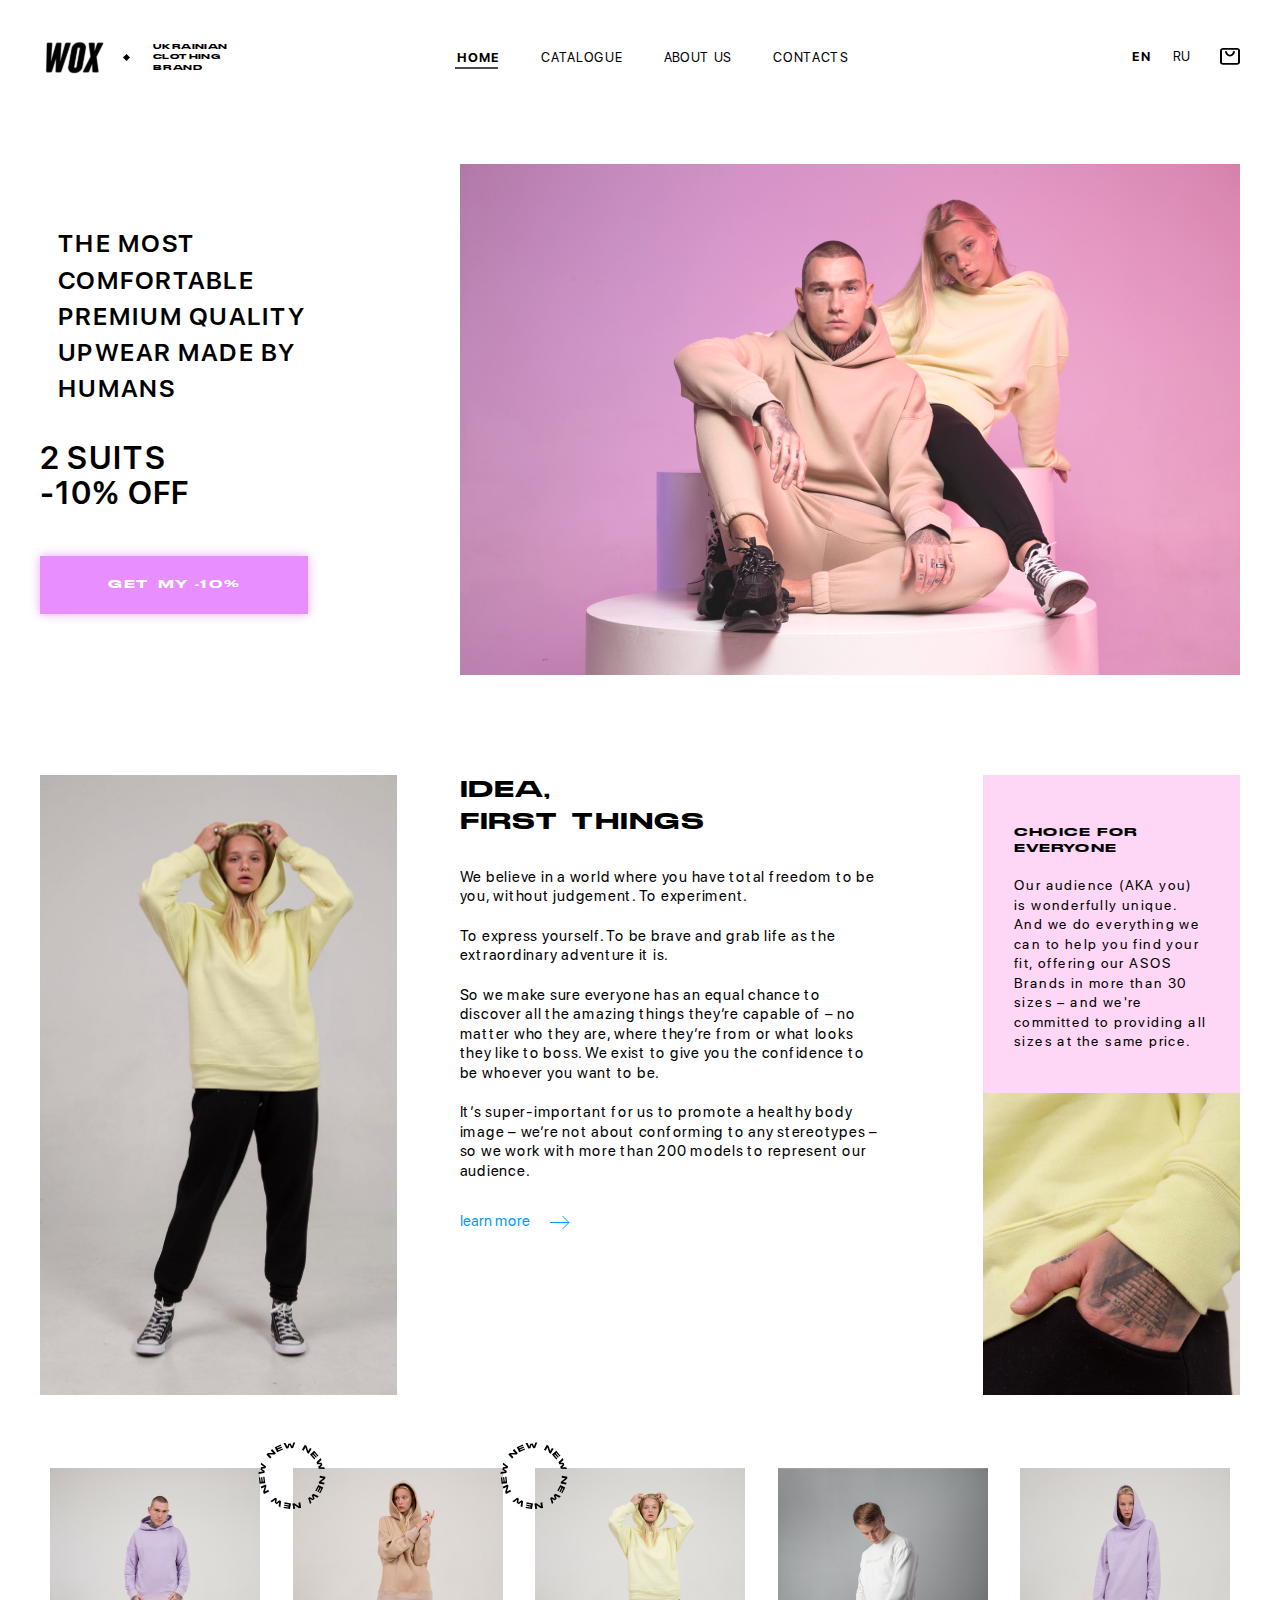
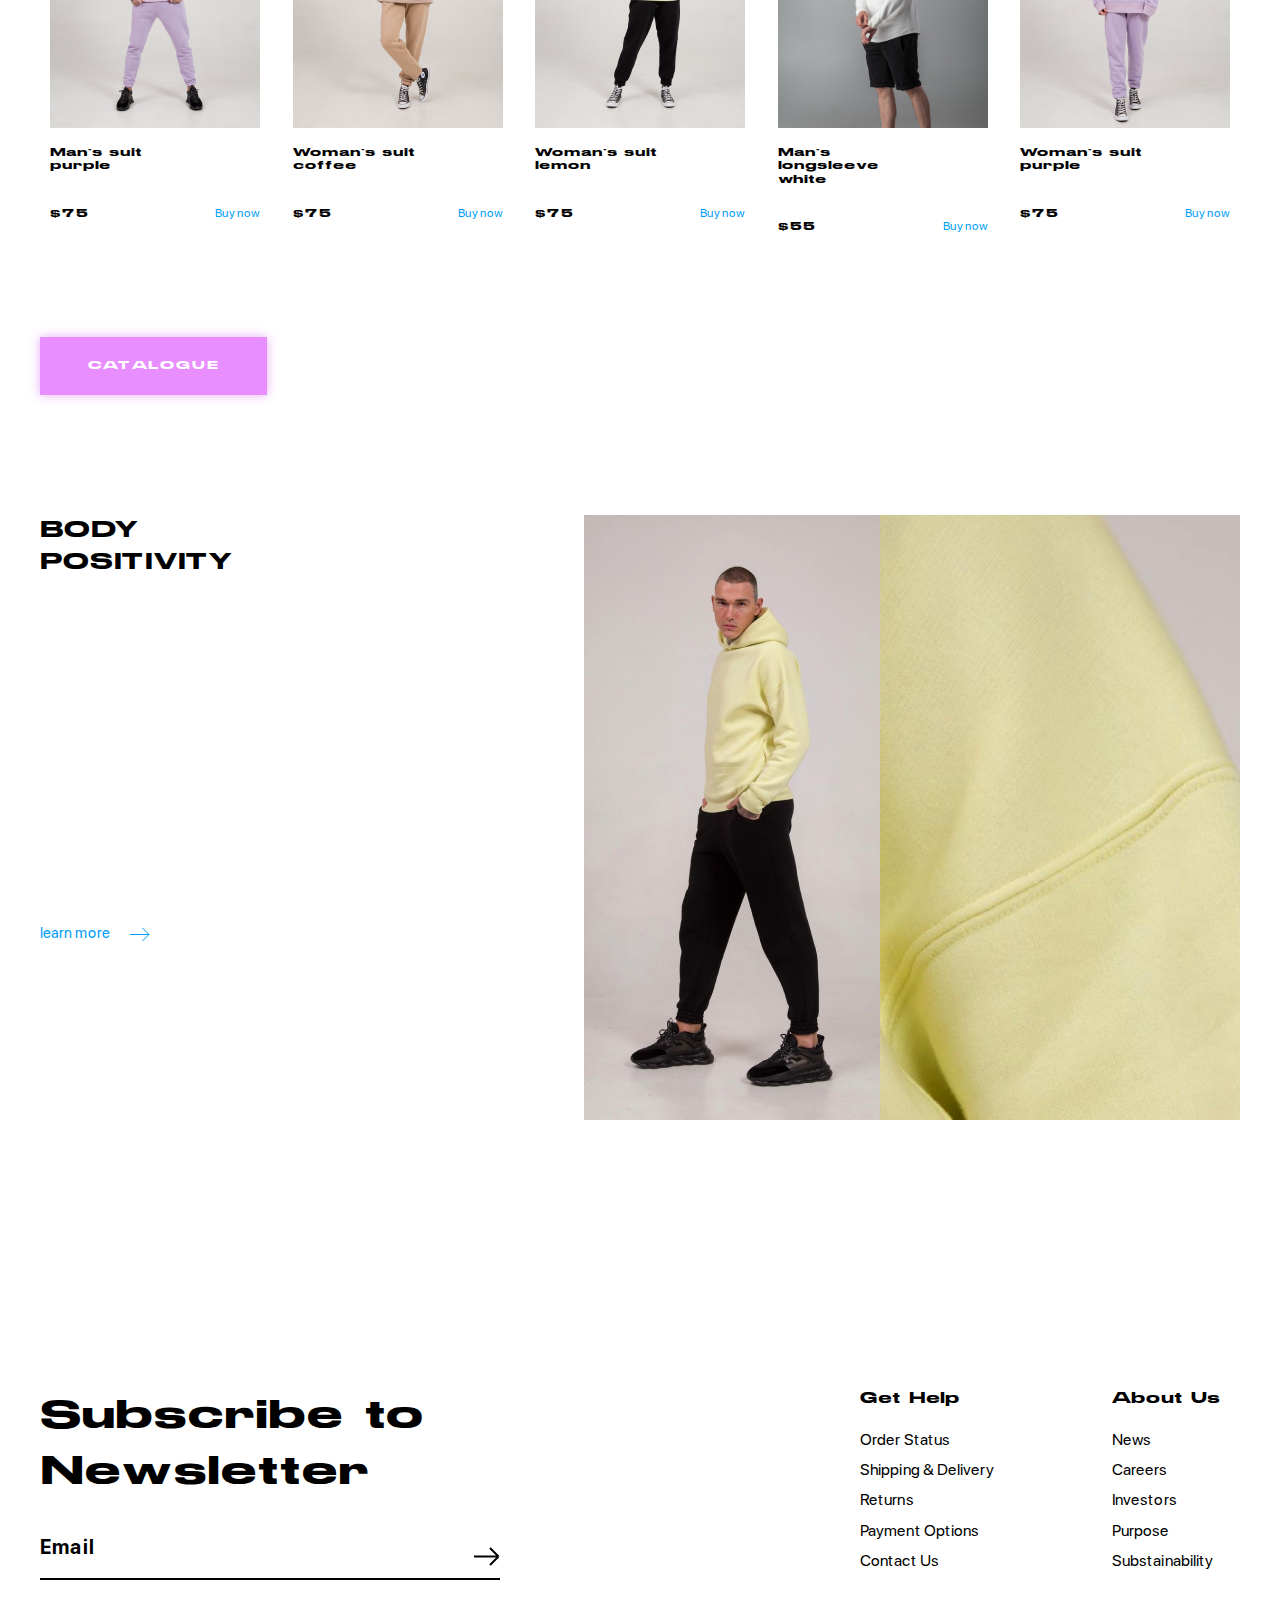
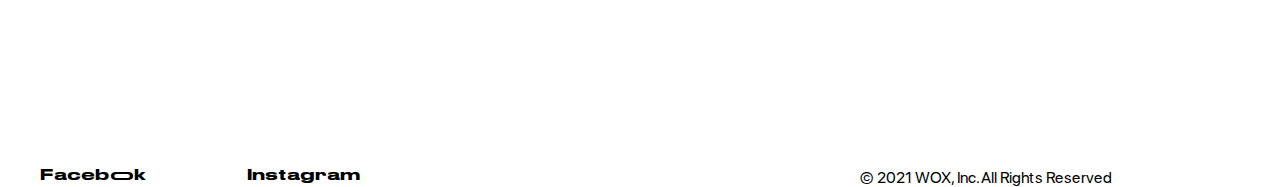
==== index.html @ dba67096 "Add files via upload" ====
<!DOCTYPE html>
<html lang="en">
<head>
    <meta charset="UTF-8">
    <meta name="viewport" content="width=device-width, initial-scale=1.0"/>
    <title>WOX</title>
    <link rel="stylesheet" href="css/reset.css">
    <link rel="stylesheet" href="css/style.css">
    <link rel="stylesheet" href="css/media.css">
    <link rel="apple-touch-icon" sizes="180x180" href="/apple-touch-icon.png">
    <link rel="icon" type="image/png" sizes="32x32" href="/favicon-32x32.png">
    <link rel="icon" type="image/png" sizes="16x16" href="/favicon-16x16.png">
    <link rel="manifest" href="/site.webmanifest">
</head>
<body>
<header class="_container">
    <div class="header__wox">
        <div class="header__leftside">
            <a href="index.html" class="header__logo"><img src="img/Logologo.svg" alt="WOX logo"></a>
            <div class="header__dot"></div>
            <div class="header__brand">Ukrainian Clothing brand</div>
        </div>
        <nav class="header__center">
            <ul class="header__nav">
                <li class="header__nav-item header__nav-item-bold1"><a href="index.html">Home</a></li>
                <li class="header__nav-item"><a href="catalogue.html">catalogue</a></li>
                <li class="header__nav-item"><a href="#">about us</a></li>
                <li class="header__nav-item"><a href="#">contacts</a></li>
            </ul>
        </nav>
        <div class="header__rightside">
            <a href="#" class="header__language-en">EN</a>
            <a href="#" class="header__language-ru">Ru</a>
            <a class="header__basket" href="#"><img src="img/shop.svg" alt="purchase basket"></a>
        </div>
    </div>
</header>
<main>
    <div class="_container">
        <section class="sale">
            <div class="sale__body">
                <div class="sale__title">The most comfortable premium quality upwear made by humans</div>
                <div class="sale__text">2 suits<br>-10% off</div>
                <div>
                    <a href="catalogue.html" class="sale__button">Get my -10%</a>
                </div>
            </div>
            <div class="sale__image"><a href="catalogue.html"><img src="img/sale-10.png" alt="sale"></a></div>
        </section>
        <section class="idea">
            <div class="idea__image_big"><img src="img/idea1.png"></div>
            <div class="idea__body">
                <div class="idea__title">Idea,<br> first things</div>
                <div class="idea__text">
                    <p>
                        We believe in a world where you have total freedom to be you, without judgement. To experiment.
                    </p>
                    <p>
                        To express yourself. To be brave and grab life as the extraordinary adventure it is.
                    </p>
                    <p>
                        So we make sure everyone has an equal chance to discover all the amazing things they’re capable
                        of – no matter who they are, where they’re from or what looks they like to boss. We exist to
                        give you the confidence to be whoever you want to be.

                    </p>
                    <p class="idea__display_none">
                        It’s super-important for us to promote a healthy body image – we’re not about conforming to any
                        stereotypes – so we work with more than 200 models to represent our audience.
                    </p>
                </div>
                <div class="idea__link">
                    <a href="#" class="idea__link_text">learn more</a>
                    <a href="#" class><img src="img/idea%20arrow%20left.svg" alt=""></a>
                </div>
            </div>
            <div class="idea__article">
                <div class="idea__article_body">
                    <div class="idea__article_title">Choice for everyone</div>
                    <div class="idea__article_text">Our audience (AKA you) is wonderfully unique. And we do everything
                        we can to help you find your fit, offering our ASOS Brands in more than 30 sizes – and we're
                        committed to providing all sizes at the same price.
                    </div>
                </div>
                <div class="idea__article_image"><img src="img/idea2.png" alt=""></div>
            </div>
        </section>
        <section class="catalogue">
            <div class="catalogue__slider">
                <div class="catalogue__item catalogue__item_1">
                    <a href="purchase.html" class="catalogue__image"><img
                            src="img/catalogue/Rectangle%2027catalogue1.png" alt=""></a>
                    <div class="catalogue__description">Man`s suit purple</div>
                    <div class="catalogue__item_footer">
                        <div class="catalogue__price">$75</div>
                        <a href="purchase.html" class="catalogue__link">Buy now</a>
                    </div>
                </div>
                <div class="catalogue__item catalogue__item_1">
                    <a href="purchase.html" class="catalogue__image"><img
                            src="img/catalogue/Rectangle%2027catalogue2.png" alt=""></a>
                    <img class="catalogue__svg" src="img/catalogue/Newcatalogue_svg.svg" alt="">
                    <div class="catalogue__description">Woman`s suit coffee</div>
                    <div class="catalogue__item_footer">
                        <div class="catalogue__price">$75</div>
                        <a href="purchase.html" class="catalogue__link">Buy now</a>
                    </div>
                </div>
                <div class="catalogue__item catalogue__item_1">
                    <a href="purchase.html" class="catalogue__image"><img
                            src="img/catalogue/Rectangle%2027catalogue3.png" alt=""></a>
                    <img class="catalogue__svg" src="img/catalogue/Newcatalogue_svg.svg" alt="">
                    <div class="catalogue__description">Woman`s suit lemon</div>
                    <div class="catalogue__item_footer">
                        <div class="catalogue__price">$75</div>
                        <a href="purchase.html" class="catalogue__link">Buy now</a>
                    </div>
                </div>
                <div class="catalogue__item catalogue__item_1">
                    <a href="purchase.html" class="catalogue__image"><img
                            src="img/catalogue/Rectangle%2027catalogue4.png" alt=""></a>
                    <div class="catalogue__description">Man`s longsleeve white</div>
                    <div class="catalogue__item_footer">
                        <div class="catalogue__price">$55</div>
                        <a href="purchase.html" class="catalogue__link">Buy now</a>
                    </div>
                </div>
                <div class="catalogue__item catalogue__item_1">
                    <a href="purchase.html" class="catalogue__image"><img
                            src="img/catalogue/Rectangle%2027catalogue5.png" alt=""></a>
                    <div class="catalogue__description">Woman`s suit purple</div>
                    <div class="catalogue__item_footer">
                        <div class="catalogue__price">$75</div>
                        <a href="purchase.html" class="catalogue__link">Buy now</a>
                    </div>
                </div>
            </div>
            <a href="catalogue.html" class="catalogue__button">catalogue</a>
        </section>
        <section class="learnmore">
            <div class="learnmore__body">
                <div class="learnmore__title">Body positivity</div>
                <div class="learnmore__link">
                    <a href="catalogue.html" class="learnmore__link_text">learn more</a>
                    <a href="catalogue.html"><img src="img/idea%20arrow%20left.svg" alt=""></a>
                </div>
            </div>
            <div class="learnmore__image1"><img src="img/learnmore1.png" alt=""></div>
            <div class="learnmore__image2"><img src="img/learnmore2.png" alt=""></div>
        </section>
    </div>
</main>
<footer class="_container">
    <div class="footer footer__body">
        <div class="subscribe">
            <div class="subscribe__title">Subscribe to Newsletter</div>
            <div class="subscribe__email">
                <div class="subscribe__email_text">Email</div>
                <a href="#" class="subscribe__email_arrow"><img src="img/blackarrow.svg" alt="next"></a>
            </div>
            <hr class="hr">
            <div class="subscribe__socials">
                <a href="https://www.instagram.com/wox.clothing/" target="_blank" class="subscribe__social_item">Facebook</a>
                <a href="https://www.instagram.com/wox.clothing/" target="_blank" class="subscribe__social_item">Instagram</a>
            </div>
        </div>
        <div class="footer__links">
            <div class="footer__uls">
                <div class="gethelp">
                    <div class="gethelp__title">Get Help</div>
                    <ul class="gethelp__ul">
                        <li class="gethelp__item"><a href="#">Order Status</a></li>
                        <li class="gethelp__item"><a href="#">Shipping & Delivery</a></li>
                        <li class="gethelp__item"><a href="#">Returns</a></li>
                        <li class="gethelp__item"><a href="#">Payment Options</a></li>
                        <li class="gethelp__item"><a href="#">Contact Us</a></li>
                    </ul>
                </div>
                <div class="aboutus">
                    <div class="aboutus__title">About Us</div>
                    <ul class="aboutus__ul">
                        <li class="aboutus__item"><a href="#">News</a></li>
                        <li class="aboutus__item"><a href="#">Careers</a></li>
                        <li class="aboutus__item"><a href="#">Investors</a></li>
                        <li class="aboutus__item"><a href="#">Purpose</a></li>
                        <li class="aboutus__item"><a href="#">Substainability</a></li>
                    </ul>
                </div>
            </div>
            <div class="footer__allrights">
                © 2021 WOX, Inc. All Rights Reserved
            </div>
        </div>
    </div>
</footer>
</body>
</html>
---- css/style.css ----
@font-face {
    font-family: 'SF Pro Display';
    src: url('../fonts/SFProDisplay-Medium.woff') format('woff'),
    url('../fonts/SFProDisplay-Medium.ttf') format('truetype');
    font-weight: 500;
    font-style: normal;
}

@font-face {
    font-family: 'SF Pro Display';
    src: url('../fonts/SFProDisplay-Bold.woff') format('woff'),
    url('../fonts/SFProDisplay-Bold.ttf') format('truetype');
    font-weight: 700;
    font-style: normal;
}

@font-face {
    font-family: 'SF Pro Display';
    src: url('../fonts/SFProDisplay-Semibold.woff') format('woff'),
    url('../fonts/SFProDisplay-Semibold.ttf') format('truetype');
    font-weight: 600;
    font-style: normal;
}

@font-face {
    font-family: 'SF Pro Display';
    src: url('../fonts/SFProDisplay-Regular.woff') format('woff'),
    url('../fonts/SFProDisplay-Regular.ttf') format('truetype');
    font-weight: 400;
    font-style: normal;
}

@font-face {
    font-family: 'STRRETCH SANS';
    src: url('../fonts/STRRETCH SANS.ttf') format('truetype');
    url('../fonts/STRRETCH SANS.woff') format('woff');
    font-weight: 400;
    font-style: normal;
}

/***************************************************************************/
body{
    background: #FFFFFF;
    font-family: "SF Pro Display";
    font-weight: 400;
    color: #000000;
}
._container{
    max-width: 1200px;
    margin: 0 auto;
}

/*****************************************************************************/

.header__wox {
    margin: 29px 0 78px 0;
    display: flex;
    align-items: center;
}

.header__leftside {
    flex: 0 1 35%;
    margin-left: 1px;
    display: flex;
    align-items: center;
}

.header__logo {
    margin-right: 17px;
}

.header__dot {
    height: 5px;
    width: 5px;
    background: #000000;
    transform: rotate(-45deg);
    margin-right: 24px;
}

.header__brand {
    width: 72px;
    font-family: 'STRRETCH SANS';
    font-size: 8px;
    line-height: 129%;
    letter-spacing: 0.05em;
    text-transform: uppercase;
}

.header__center {
    flex: 0 1 32.9%;
}

.header__nav {
    display: flex;
    align-items: center;
    justify-content: space-between;
}

.header__nav-item a{
    font-weight: 400;
    font-size: 13px;
    line-height: 111.5%;
    letter-spacing: 0.05em;
    text-transform: uppercase;
    color: #000000;
}

.header__nav-item a:hover{
    transition: all 0.3s ease 0s;
    color: #391a42;
    font-weight: 600;
}

.header__nav-item-bold1{
    position: relative;
}

.header__nav-item-bold1 a:hover{
    font-weight: 900;
}

.header__nav-item-bold a:hover{
    font-weight: 900;
}

.header__nav-item-bold{
    position: relative;
}

.header__nav-item-bold1:before{
    opacity: 0.7;
    width: 43px;
    content: "";
    border: 1px solid #000000;
    position: absolute;
    top: 18px;
    left: -2px;
}

.header__nav-item-bold:before{
    opacity: 0.7;
    width: 85px;
    content: "";
    border: 1px solid #000000;
    position: absolute;
    top: 18px;
    left: -2px;
}

.header__nav-item-bold1 a {
    font-weight: 700;
}

.header__nav-item-bold a {
    font-weight: 700;
}

.header__rightside {
    flex: 0 1 32.9%;
    display: flex;
    align-items: center;
    justify-content: flex-end;
}

.header__language-en {
    font-weight: 700;
    font-size: 13px;
    line-height: 111.5%;
    letter-spacing: 0.05em;
    text-transform: uppercase;
    color: #000000;
}

.header__rightside a:hover{
    color: #391a42;
    font-weight: 600;
    transform: scale(1.12);
}

.header__language-ru {
    font-weight: 400;
    font-size: 13px;
    line-height: 111.5%;
    letter-spacing: 0.05em;
    text-transform: uppercase;
    margin-left: 21px;
    color: #000000;
}

.header__basket{
    margin-left: 29px;
    position: relative;
    top: -1px;
    left: 0;
}

.header__basket img:hover{
    transition: all 0.3s ease 0s;
    transform: scale(1.12);
}
/************Sale***************************/

.sale {
    margin-bottom: 100px;
    display: flex;
    align-items: center;
    justify-content: space-between;
}

.sale__body {
}

.sale__title {
    margin:0 0 34px 18px;
    max-width: 250px;
    font-weight: 600;
    font-size: 25px;
    line-height: 145%;
    letter-spacing: 0.05em;
    text-transform: uppercase;
}

.sale__text {
    margin-bottom: 44px;
    font-weight: 600;
    font-size: 32px;
    line-height: 112%;
    letter-spacing: 0.05em;
    text-transform: uppercase;
}

.sale__button {
    display: block;
    padding: 22px 47px;
    background: #E88EFF;
    box-shadow: 0px 0px 10px #E6AAF5;
    font-family: 'STRRETCH SANS';
    font-style: normal;
    font-weight: 400;
    font-size: 12px;
    line-height: 111.5%;
    text-align: center;
    letter-spacing: 0.1em;
    text-transform: uppercase;
    color: #FFFFFF;
}

.sale__button:hover{
    transition: all 0.3s ease 0s;
    background: #c75def;
    transform: scale(1.01);
}

.sale__image{
    flex: 0 1 65%;
}

.sale__image_small{
    display: none;
}

.sale__image:hover{
    transition: all 0.6s ease 0s;
    transform: scale(1.01);
}

.sale__image_small:hover{
    transition: all 0.6s ease 0s;
    transform: scale(1.01);
}

.sale__image img {
    max-width: 100%;
}

/*************Idea***************************/
.idea {
    margin-bottom: 73px;
    display: flex;
    align-items: flex-start;
}

.idea__image_big{
    flex: 0 1 30%;
    margin-right: 5%;
}

.idea__image_big img{
    max-height: 620px;
}

.idea__body {
    flex: 0 1 34.9%;
    margin-right: 8.75%;
}

.idea__title {
    margin-bottom: 29px;
    font-family: 'STRRETCH SANS';
    font-weight: 400;
    font-size: 22px;
    line-height: 145%;
    letter-spacing: 0.05em;
    text-transform: uppercase;
}
.idea__text{
    margin-bottom: 30px;
}

.idea__text p {
    font-weight: 400;
    font-size: 15px;
    line-height: 130.5%;
    letter-spacing: 0.05em;
}

.idea__text p:not(:last-child){
    margin-bottom: 20px;
}


.idea__link {
    display: flex;
    align-items: center;
}

.idea__link_text:hover{
    transition: all 0.3s ease 0s;
    color: #005c8a;
}

.idea__link a img:hover{
    transform: scale(1.20);
}

.idea__link a img{
    position: relative;
    top: 1px;
}

.idea__link_text {
    margin-right: 20px;
    font-weight: 400;
    font-size: 15px;
    line-height: 145%;
    color: #009EF8;
}

.idea__article {
    flex: 0 1 21.4%;
    background: #FFD7F6;
}

.idea__article_body {
}

.idea__article_title {
    margin: 50px 100px 20px 31px;
    font-family: 'STRRETCH SANS';
    font-weight: 400;
    font-size: 12px;
    line-height: 131%;
    letter-spacing: 0.05em;
    text-transform: uppercase;
}

.idea__article_text {
    margin: 0 32px 41px 31px;
    font-weight: 400;
    font-size: 14px;
    line-height: 139.5%;
    letter-spacing: 0.1em;
}

.idea__article_image img {
}

/******************Catalogue***************************/
.catalogue {
    margin-bottom: 120px;
}

.catalogue__slider {
    margin-bottom: 102px;
    display: flex;
    align-items: flex-start;
    justify-content: space-between;
    flex-wrap: wrap;
}

.catalogue__item {
    display: flex;
    flex-direction: column;
    position: relative;
}

.catalogue__item_1 {
}

.catalogue__image {
    margin-bottom: 18px;
}

.catalogue__image img:hover{
    transition: all 0.6s ease 0s;
    transform: scale(1.03);
}

.newcatalogue__image img:hover{
    transition: all 0.6s ease 0s;
    transform: scale(1.03);
}

.catalogue__svg{
    position: absolute;
    top: -27px;
    left: -26px;
}

.catalogue__description {
    max-width: 152px;
    margin-bottom: 32px;
    font-family: 'STRRETCH SANS';
    font-style: normal;
    font-weight: 400;
    font-size: 12px;
    line-height: 111.5%;
}

.catalogue__item_footer {
    display: flex;
    align-items: center;
    justify-content: space-between;
}

.catalogue__price {
    font-family: 'STRRETCH SANS';
    font-style: normal;
    font-weight: 400;
    font-size: 12px;
    line-height: 111.5%;
    letter-spacing: 0.1em;
    text-transform: uppercase;
}

.catalogue__link {
    display: block;
    font-weight: 400;
    font-size: 12px;
    line-height: 145%;
    color: #009EF8;
}

.catalogue__link:hover{
    transition: all 0.3s ease 0s;
    color: #005c8a;
    font-weight: 600;
}

.newcatalogue__link:hover{
    transition: all 0.3s ease 0s;
    color: #005c8a;
    font-weight: 600;
}

.catalogue__button {
    padding: 22px 48px;
    display: inline-block;
    background: #E88EFF;
    box-shadow: 0px 0px 10px #E6AAF5;
    font-family: 'STRRETCH SANS';
    font-weight: 400;
    font-size: 12px;
    line-height: 111.5%;
    text-align: center;
    letter-spacing: 0.1em;
    text-transform: uppercase;
    color: #FFFFFF;
}

.catalogue__button:hover{
    transition: all 0.3s ease 0s;
    background: #c75def;
    transform: scale(1.01);
}

/*************LearMore*****************/
.learnmore {
    display: flex;
}

.learnmore__body {
    flex: 1 1 auto;
}

.learnmore__title {
    max-width: 260px;
    margin-bottom: 345px;
    font-family: 'STRRETCH SANS';
    font-weight: 400;
    font-size: 22px;
    line-height: 145%;
    letter-spacing: 0.05em;
    text-transform: uppercase;
}

.learnmore__link {
    display: flex;
    align-items: center;
}

.learnmore__link_text {
    margin-right: 20px;
    font-weight: 400;
    font-size: 15px;
    line-height: 145%;
    color: #009EF8;
}

.learnmore__link_text:hover{
    transition: all 0.3s ease 0s;
    color: #005c8a;
}

.learnmore__link a img:hover{
    transform: scale(1.20);
}

.learnmore__link a img{
    position: relative;
    top: 1px;
}

.learnmore__image1{
}

.learnmore__image1 img {
    width: 100%;
    height: 100%;
    object-fit: cover;
}

.learnmore__image2 img{
    width: 100%;
    height: 100%;
    object-fit: cover;
}

/****************Footer**********************/

.footer{
    margin: 268px 0 135px 0;
}

.footer__body{
    display: flex;
    justify-content: space-between;
}

.subscribe {
    flex: 0 1 38.3%;
}

.subscribe__title {
    margin-bottom: 35px;
    font-family: 'STRRETCH SANS';
    font-weight: 400;
    font-size: 40px;
    line-height: 140.5%;
}

.subscribe__email {
    display: flex;
    justify-content: space-between;
    align-items: center;
}

.subscribe__email_arrow img:hover{
    transform: scale(1.20);
}

.subscribe__email_text {
    margin-bottom: 18px;
    font-weight: 700;
    font-size: 20px;
    line-height: 125%;
    letter-spacing: 0.05em;
}

.subscribe__email_arrow {
}

.subscribe__socials {
    display: flex;
    align-items: center;
    gap: 100px;
}

.subscribe__social_item {
    font-family: 'STRRETCH SANS';
    font-weight: 400;
    font-size: 15px;
    line-height: 140.5%;
    color: #000000;
}

.subscribe__social_item:hover{
    transform: scale(1.02);
}


.footer__links {
    flex: 0 1 31.66%;
    display: flex;
    flex-direction: column;
    justify-content: space-between;
}

.footer__uls {
    padding-right: 20px;
    display: flex;
    justify-content: space-between;
    margin:0 -10px 194px -10px;
}

.gethelp {
    padding: 0 10px;
}

.gethelp__title {
    margin-bottom: 20px;
    font-family: 'STRRETCH SANS';
    font-style: normal;
    font-weight: 400;
    font-size: 15px;
    line-height: 140.5%;
}

.gethelp__ul li:not(:last-child) {
    margin-bottom: 8px;
}

.gethelp__item a{
    font-weight: 400;
    font-size: 16px;
    line-height: 140.5%;
    letter-spacing: 0.005em;
    color: #000000;
}

.gethelp__item a:hover{
    font-weight: 500;
}
.aboutus__item a:hover{
    font-weight: 500;
}

.aboutus {
    padding: 0 10px;
}

.aboutus__title {
    margin-bottom: 20px;
    font-family: 'STRRETCH SANS';
    font-style: normal;
    font-weight: 400;
    font-size: 15px;
    line-height: 140.5%;
}

.aboutus__ul li:not(:last-child) {
    margin-bottom: 8px;
}

.aboutus__item a{
    font-weight: 400;
    font-size: 16px;
    line-height: 140.5%;
    letter-spacing: 0.005em;
    color: #000000;
}

.footer__allrights {
}

.hr{
    border: 0.5px solid  #000;
    margin-bottom: 185px;
}

/***************PAGE2*****************************/

.collection {
    display: flex;
    align-items: flex-start;
    justify-content: space-between;
    margin-bottom: 92px;
}


.wox2020 {
}

.wox2020__text {
    max-width: 151px;
    margin-bottom: 72px;
    font-family: 'STRRETCH SANS';
    font-weight: 400;
    font-size: 12px;
    line-height: 145%;
    letter-spacing: 0.05em;
    text-transform: uppercase;
    color: rgba(0, 0, 0, 0.44);
}

.wox2020__title {
    max-width: 280px;
    margin-bottom: 72px;
    font-family: 'STRRETCH SANS';
    font-weight: 400;
    font-size: 22px;
    line-height: 145%;
    letter-spacing: 0.05em;
    text-transform: uppercase;
}

.wox2020__link {
    display: flex;
    align-items: center;
}

.wox2020__link_text {
    margin-right: 20px;
    font-weight: 400;
    font-size: 15px;
    line-height: 145%;
    color: #009EF8;
}

.wox2020__link_arrow {
}

.wox2020__link_text:hover{
    transition: all 0.3s ease 0s;
    color: #005c8a;
}

.wox2020__link_arrow img:hover{
    transform: scale(1.20);
}

.catalogue__rows {
    flex: 0 1 65%;

}

.catalogue__row1 {
    margin: 0px -10px 100px -10px;
    display: flex;
    justify-content: space-between;
}

.catalogue__item {
    padding: 0 10px;
    position: relative;
}

.newcatalogue__image img{
    max-width: 100%;
    margin-bottom: 30px;
}

.nwcatalogue__svg {
    position: absolute;
    top: -23px;
    left: -24px;
}

.nwcatalogue__description {
    margin-bottom: 44px;
    font-family: 'STRRETCH SANS';
    font-weight: 400;
    font-size: 15px;
    line-height: 111.5%;
    color: #000000;
}

.catalogue__item_footer {
    display: flex;
    align-items: center;
    justify-content: space-between;
}

.newcatalogue__item_footer{
    display: flex;
    align-items: center;
}

.newcatalogue__price {
    font-family: 'STRRETCH SANS';
    font-weight: 400;
    font-size: 15px;
    line-height: 111.5%;
    letter-spacing: 0.1em;
    text-transform: uppercase;
    color: #000000;
}

.newcatalogue__link {
    text-align: end;
    flex: 0 1 68.34%;
    font-weight: 400;
    font-size: 14px;
    line-height: 145%;
    color: #009EF8;
}

.catalogue__row2 {
    margin: 0px -10px;
    display: flex;
    justify-content: space-between;
}


.newcatalogue__newprice{
    flex: 0 1 18.88%;
    font-family: 'STRRETCH SANS';
    font-weight: 400;
    font-size: 15px;
    line-height: 111.5%;
    letter-spacing: 0.1em;
    text-transform: uppercase;
    color: #C10909
}
.newcatalogue__sale{
    flex: 0 1 12.78%;
    position: relative;
}
.newcatalogue__oldprice{
    margin-right: 21px;
    font-family: 'STRRETCH SANS';
    font-weight: 400;
    font-size: 15px;
    line-height: 111.5%;
    letter-spacing: 0.1em;
    text-transform: uppercase;
    color: rgba(0, 0, 0, 0.51);
}
.newcatalogue__line{
    width: 57px;
    position: absolute;
    top: 7px;
    left: -6px;
    z-index: 2;
    border: 0.1px solid #000000;
    opacity: 0.6;
}




.label {
    margin-bottom: 93px;
}

.label__body {
    padding: 8px 0;
    background: #F5FFD7;
}

.label__text {
    border-top: 1px solid black ;
    border-bottom: 1px solid black ;
    text-align: center;
    padding: 15px 0;
    font-family: 'STRRETCH SANS';
    font-weight: 400;
    font-size: 22px;
    line-height: 145%;
    letter-spacing: 0.05em;
    text-transform: uppercase;
    color: #000000;
}
---- css/media.css ----
@media (max-width:1260px){
    ._container{
        max-width: 1100px;
    }
    .purchase {
        padding-left: 220px;
    }
    .purchase__collection{
        margin-bottom: 0px;
    }
}

@media (max-width:1140px){
    ._container{
        max-width: 1000px;
    }
    .catalogue__item:nth-child(1){
        margin-bottom: 30px;
    }
    .catalogue__item:nth-child(2){
        margin-bottom: 30px;
    }
    .catalogue__item:nth-child(3){
        margin-bottom: 30px;
    }
    .catalogue__slider{
        margin: 0 -10px;
    }
    .catalogue__item{
        padding: 0 10px;
    }
    .catalogue__button{
        margin-top: 40px;
    }
    .purchase {
        padding-left: 150px;
    }
}

@media (max-width:1030px){
    ._container{
        margin:0 25px;
    }

    .idea__display_none{
        display: none;
    }

    .idea__image_big{
        display: none;
    }

    .idea{
        flex-direction: row-reverse;
        justify-content: space-between;
    }
    .idea__article {
        flex: 0 1 35.8%;
    }
    .idea__text {
        flex: 0 1 44.1%;
    }
    .header__center {
        flex: 0 1 40.9%;
    }
    .header__rightside {
        flex: 0 1 24.9%;
    }

    .idea__article{
        display: flex;
        flex-direction: column;
        align-items: center;
    }

    .idea__article_image{
        flex: 0 1 90%;
    }
    .sale__title{
        font-size: 18px;
    }
    .sale__text{
        font-size: 24px;
    }
    .sale__button{
        display: inline-block;
        padding: 17px 36px;
        font-size: 10px;
    }

    .catalogue__row1 {
        margin-bottom: 70px;
    }
    .sale__body{
        flex: 0 1 200px;
    }
    .learnmore__body {
        padding-right: 10px;
    }
    .footer{
        margin: 150px 0 100px 0;
    }
}


@media (max-width:768px){
    .header__center {
        flex: 0 1 44.9%;
    }
    .header__rightside {
        flex: 0 1 20.9%;
    }
    .sale__title{
        font-size: 14px;
    }
    .sale__text{
        font-size: 20px;
    }
    .sale__image_small{
        display: block;
    }
    .sale__button{
        display: inline-block;
        padding: 15px 28px;
        font-size: 10px;
    }
    .catalogue__row1 {
        margin-bottom: 40px;
    }
    .sale__text {
        margin-bottom: 30px;
    }
    .collection {
        margin-bottom: 48px;
    }
    .footer{
        margin: 100px 0 70px 0;
    }
}
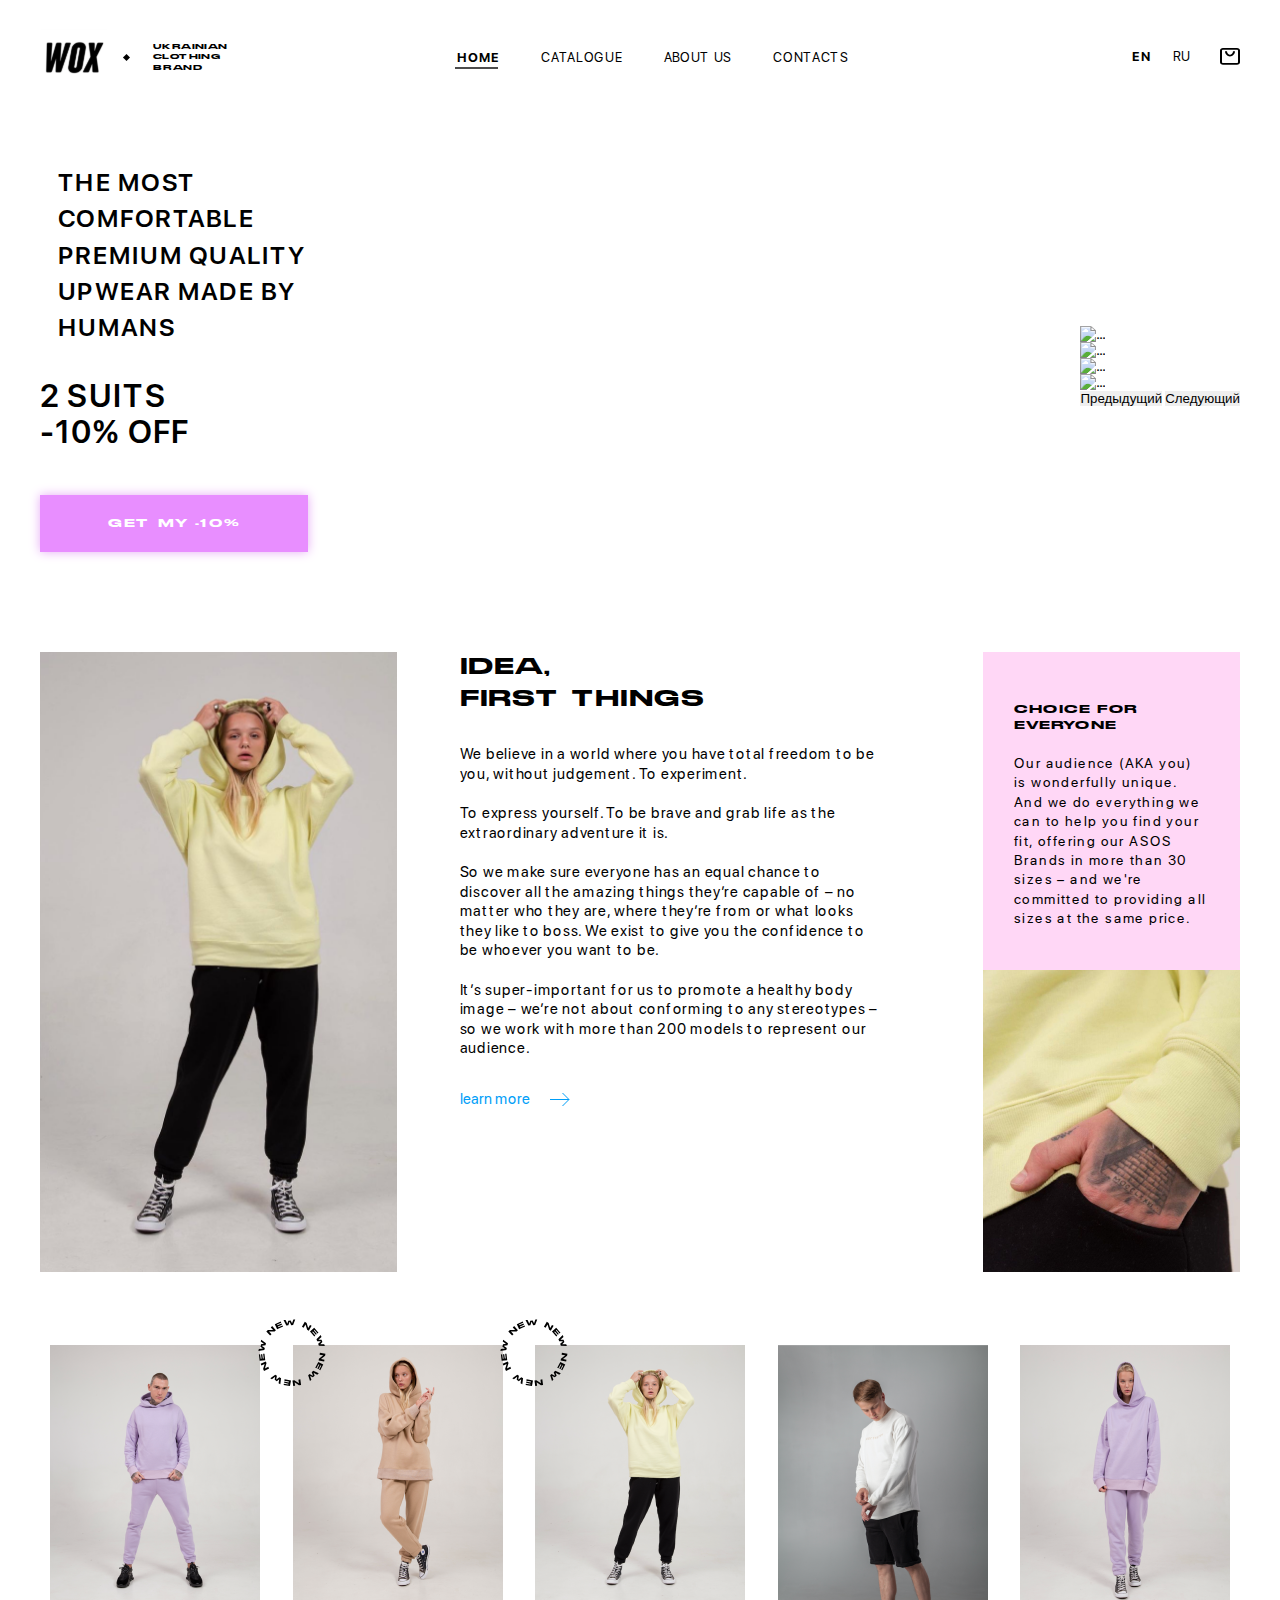
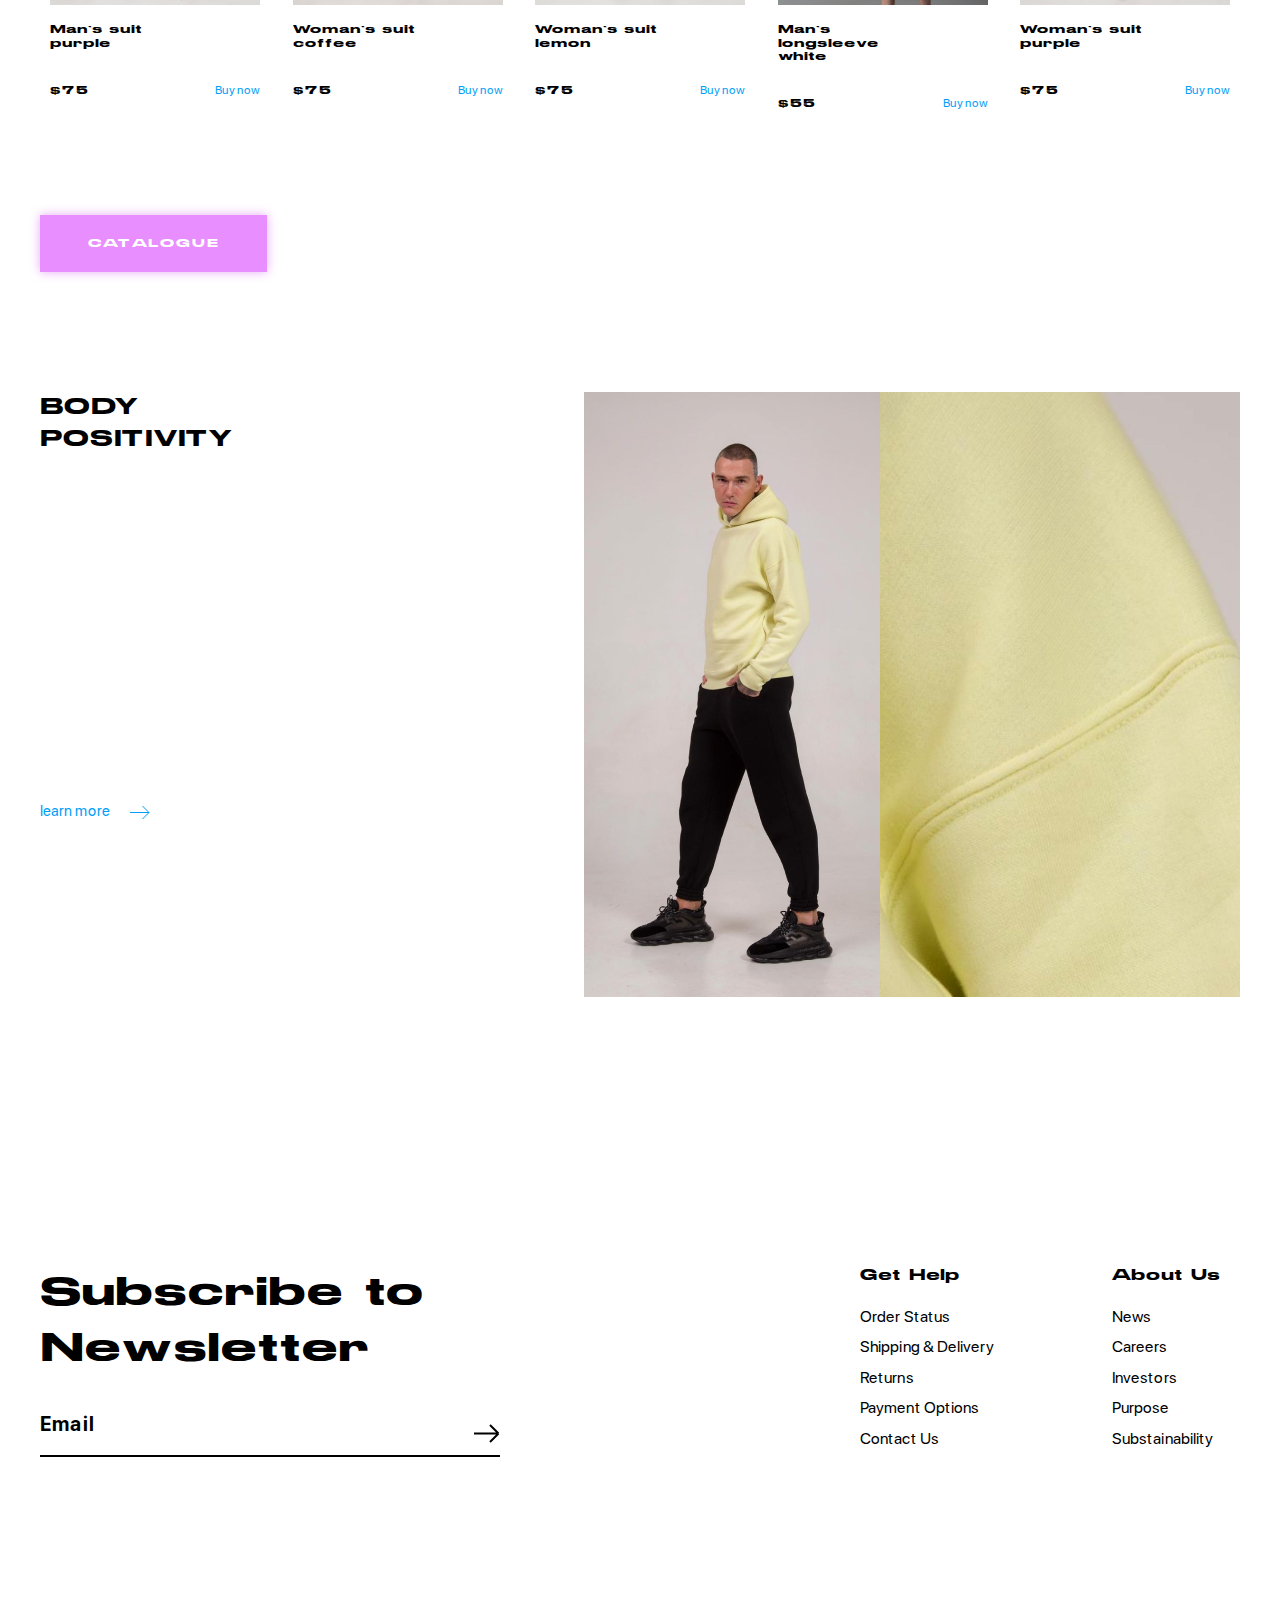
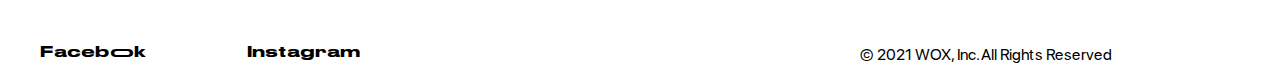
==== commit c9397c15: "Add files via upload" ====
--- a/index.html
+++ b/index.html
@@ -4,13 +4,14 @@
     <meta charset="UTF-8">
     <meta name="viewport" content="width=device-width, initial-scale=1.0"/>
     <title>WOX</title>
+    <link href="https://cdn.jsdelivr.net/npm/bootstrap@5.1.3/dist/css/bootstrap.min.css" rel="stylesheet" integrity="sha384-1BmE4kWBq78iYhFldvKuhfTAU6auU8tT94WrHftjDbrCEXSU1oBoqyl2QvZ6jIW3" crossorigin="anonymous">
     <link rel="stylesheet" href="css/reset.css">
     <link rel="stylesheet" href="css/style.css">
     <link rel="stylesheet" href="css/media.css">
-    <link rel="apple-touch-icon" sizes="180x180" href="/apple-touch-icon.png">
-    <link rel="icon" type="image/png" sizes="32x32" href="/favicon-32x32.png">
-    <link rel="icon" type="image/png" sizes="16x16" href="/favicon-16x16.png">
-    <link rel="manifest" href="/site.webmanifest">
+    <link rel="apple-touch-icon" sizes="180x180" href="apple-touch-icon.png">
+    <link rel="icon" type="image/png" sizes="32x32" href="favicon-32x32.png">
+    <link rel="icon" type="image/png" sizes="16x16" href="favicon-16x16.png">
+    <link rel="manifest" href="site.webmanifest">
 </head>
 <body>
 <header class="_container">
@@ -45,8 +46,38 @@
                     <a href="catalogue.html" class="sale__button">Get my -10%</a>
                 </div>
             </div>
-            <div class="sale__image"><a href="catalogue.html"><img src="img/sale-10.png" alt="sale"></a></div>
-        </section>
+            <div class="sale__carousel">
+                <div id="carouselExampleIndicators" class="carousel slide" data-bs-ride="carousel">
+                    <div class="carousel-indicators">
+                        <button type="button" data-bs-target="#carouselExampleIndicators" data-bs-slide-to="0" class="active" aria-current="true" aria-label="Slide 1"></button>
+                        <button type="button" data-bs-target="#carouselExampleIndicators" data-bs-slide-to="1" aria-label="Slide 2"></button>
+                        <button type="button" data-bs-target="#carouselExampleIndicators" data-bs-slide-to="2" aria-label="Slide 3"></button>
+                        <button type="button" data-bs-target="#carouselExampleIndicators" data-bs-slide-to="3" aria-label="Slide 4"></button>
+                    </div>
+                    <div class="carousel-inner">
+                        <div class="carousel-item active">
+                            <img src="img/carusel/carusel1.png" class="d-block w-100" alt="...">
+                        </div>
+                        <div class="carousel-item">
+                            <img src="img/carusel/carusel4.jpg" class="d-block w-100" alt="...">
+                        </div>
+                        <div class="carousel-item">
+                            <img src="img/carusel/carusel3.jpg" class="d-block w-100" alt="...">
+                        </div>
+                        <div class="carousel-item">
+                            <img src="img/carusel/carusel2.jpg" class="d-block w-100" alt="...">
+                        </div>
+                    </div>
+                    <button class="carousel-control-prev" type="button" data-bs-target="#carouselExampleIndicators" data-bs-slide="prev">
+                        <span class="carousel-control-prev-icon" aria-hidden="true"></span>
+                        <span class="visually-hidden">Предыдущий</span>
+                    </button>
+                    <button class="carousel-control-next" type="button" data-bs-target="#carouselExampleIndicators" data-bs-slide="next">
+                        <span class="carousel-control-next-icon" aria-hidden="true"></span>
+                        <span class="visually-hidden">Следующий</span>
+                    </button>
+                </div>
+            </div>        </section>
         <section class="idea">
             <div class="idea__image_big"><img src="img/idea1.png"></div>
             <div class="idea__body">
@@ -193,5 +224,6 @@
         </div>
     </div>
 </footer>
+<script src="https://cdn.jsdelivr.net/npm/bootstrap@5.1.3/dist/js/bootstrap.bundle.min.js" integrity="sha384-ka7Sk0Gln4gmtz2MlQnikT1wXgYsOg+OMhuP+IlRH9sENBO0LRn5q+8nbTov4+1p" crossorigin="anonymous"></script>
 </body>
 </html>